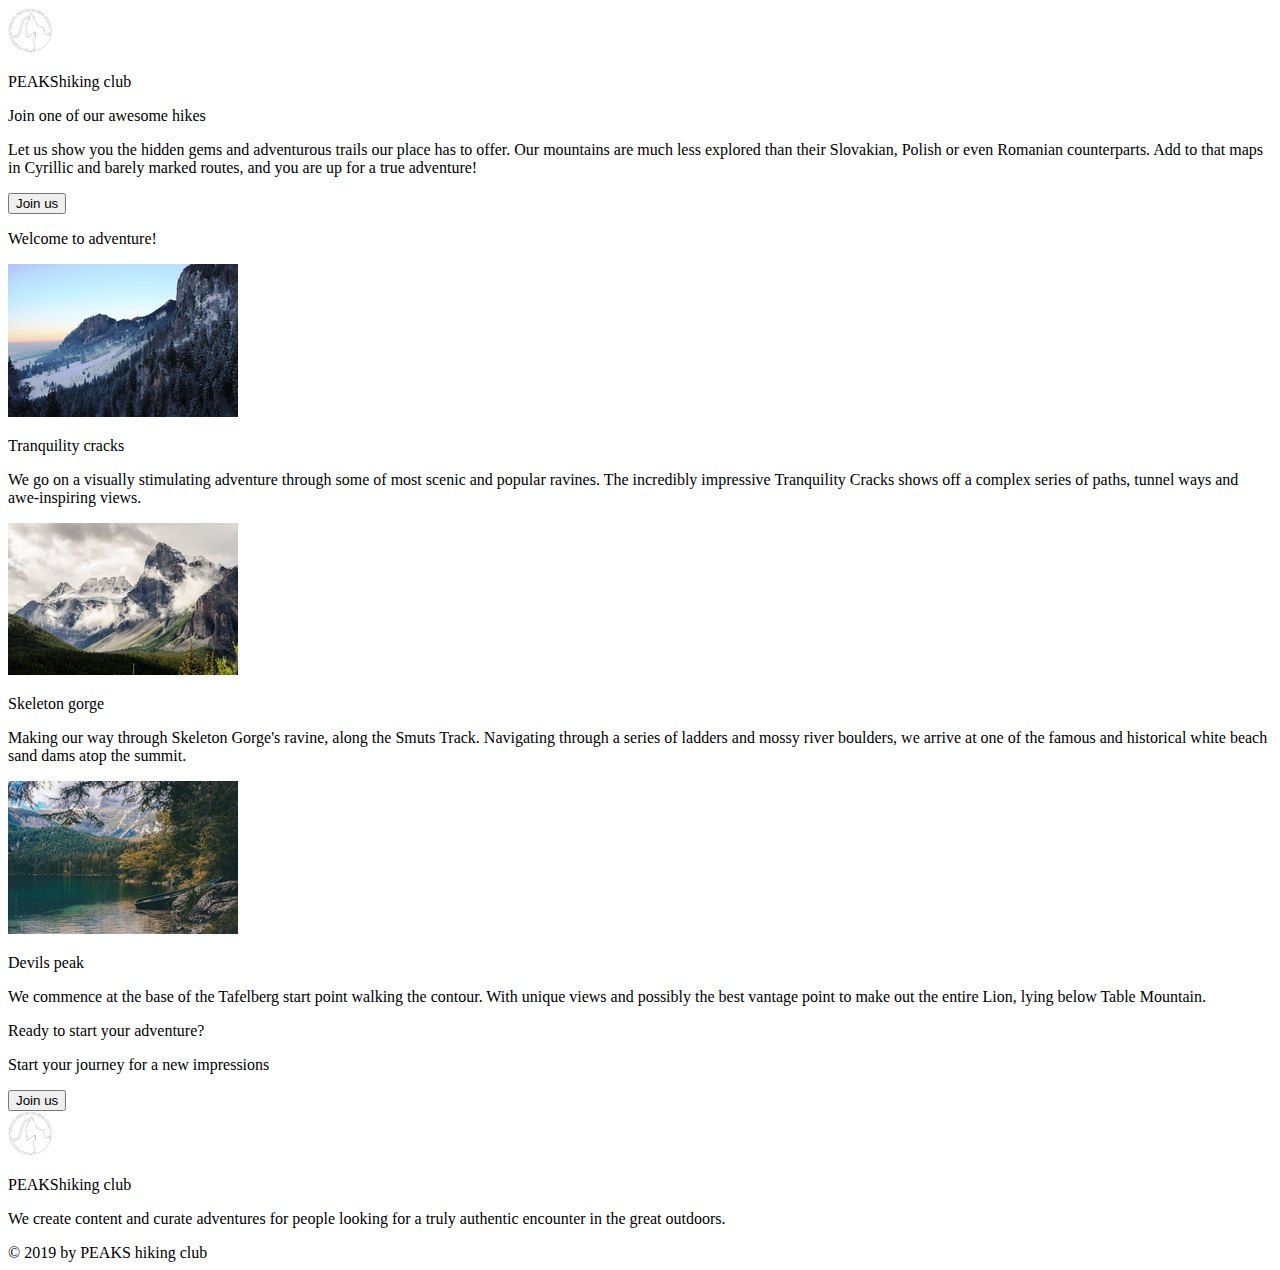
==== FL11_HW3/homework/index.html @ d1349257 "Fix" ====
<!DOCTYPE html>
<html lang="en">

  <head>
    <meta charset="UTF-8">
    <meta name="viewport" content="width=device-width, initial-scale=1.0">
    <meta http-equiv="X-UA-Compatible" content="ie=edge">
    <link href="https://fonts.googleapis.com/css?family=Hind:400,600%7CSource+Sans+Pro:400,600,700%7CFresca" rel="stylesheet"/>

    <!-- Styles should be switched here: -->

    <link rel="stylesheet" type="text/css" href="css/style1.css">
<!--     <link rel="stylesheet" type="text/css" href="css/style2.css">-->

    <title>PEAKS hiking club</title>
  </head>

  <body>
    <header class="header">
      <div class="header-wrap">
        <div class="landing-logo">
          <img src="img/m-logo.png" alt="logo" />
          <p>PEAKS<span>hiking club</span></p>
        </div>
        <p class="header_heading">
          Join one of our awesome hikes
        </p>
        <p class="header_text">
          Let us show you the hidden gems and adventurous trails our place has to offer.
          Our mountains are much less explored than their Slovakian,
          Polish or even Romanian counterparts. Add to that maps in Cyrillic and barely marked routes,
          and you are up for a true adventure!
        </p>
        <button class="header_button">Join us</button>
      </div>
    </header>
    <main class="section">
      <p class="section_text">
        Welcome to adventure!
      </p>
      <div class="section_card_wrap">
        <div class="section_card">
          <img class="section_card_img"
               src="img/m-1.jpg"
               alt="experts"/>
          <p class="section_card_heading">
            Tranquility cracks
            <span class="section_card_underline"></span>
          </p>
          <p class="section_card_text">
            We go on a visually stimulating adventure through some of most scenic and popular ravines.
            The incredibly impressive Tranquility Cracks shows off a complex series of paths, tunnel ways and awe-inspiring views.
          </p>
        </div>
        <div class="section_card">
          <img class="section_card_img"
               src="img/m-2.jpg"
               alt="content formats"/>
          <p class="section_card_heading">
            Skeleton gorge
            <span class="section_card_underline"></span>
          </p>
          <p class="section_card_text">
            Making our way through Skeleton Gorge's ravine, along the Smuts Track.
            Navigating through a series of ladders and mossy river boulders, we arrive at one of the famous and historical white beach sand dams atop the summit.
          </p>
        </div>
        <div class="section_card">
          <img class="section_card_img"
               src="img/m-3.jpg"
               alt="certificate"/>
          <p class="section_card_heading">
            Devils peak
            <span class="section_card_underline"></span>
          </p>
          <p class="section_card_text">
            We commence at the base of the Tafelberg start point walking the contour.
            With unique views and possibly the best vantage point to make out the entire Lion, lying below Table Mountain.
          </p>
        </div>
      </div>
      <div class="section_banner">
        <div class="section_banner_text_wrap">
          <p class="section_banner_heading">
            Ready to start your adventure?
          </p>
          <p class="section_banner_text">
            Start your journey for a new impressions
          </p>
        </div>
        <button class="section_banner_button">Join us</button>
      </div>
    </main>
    <footer class="footer">
      <div class="footer-wrap">
        <div class="footer_logo landing-logo">
          <img src="img/m-logo.png" alt="logo" />
          <p>PEAKS<span>hiking club</span></p>
        </div>
        <p class="footer_text">
          We create content  and curate adventures for  people looking for a truly authentic encounter in the great outdoors.
        </p>
        <span class="footer-cr">
          &copy; 2019 by PEAKS hiking club
        </span>
      </div>
    </footer>
  </body>

</html>
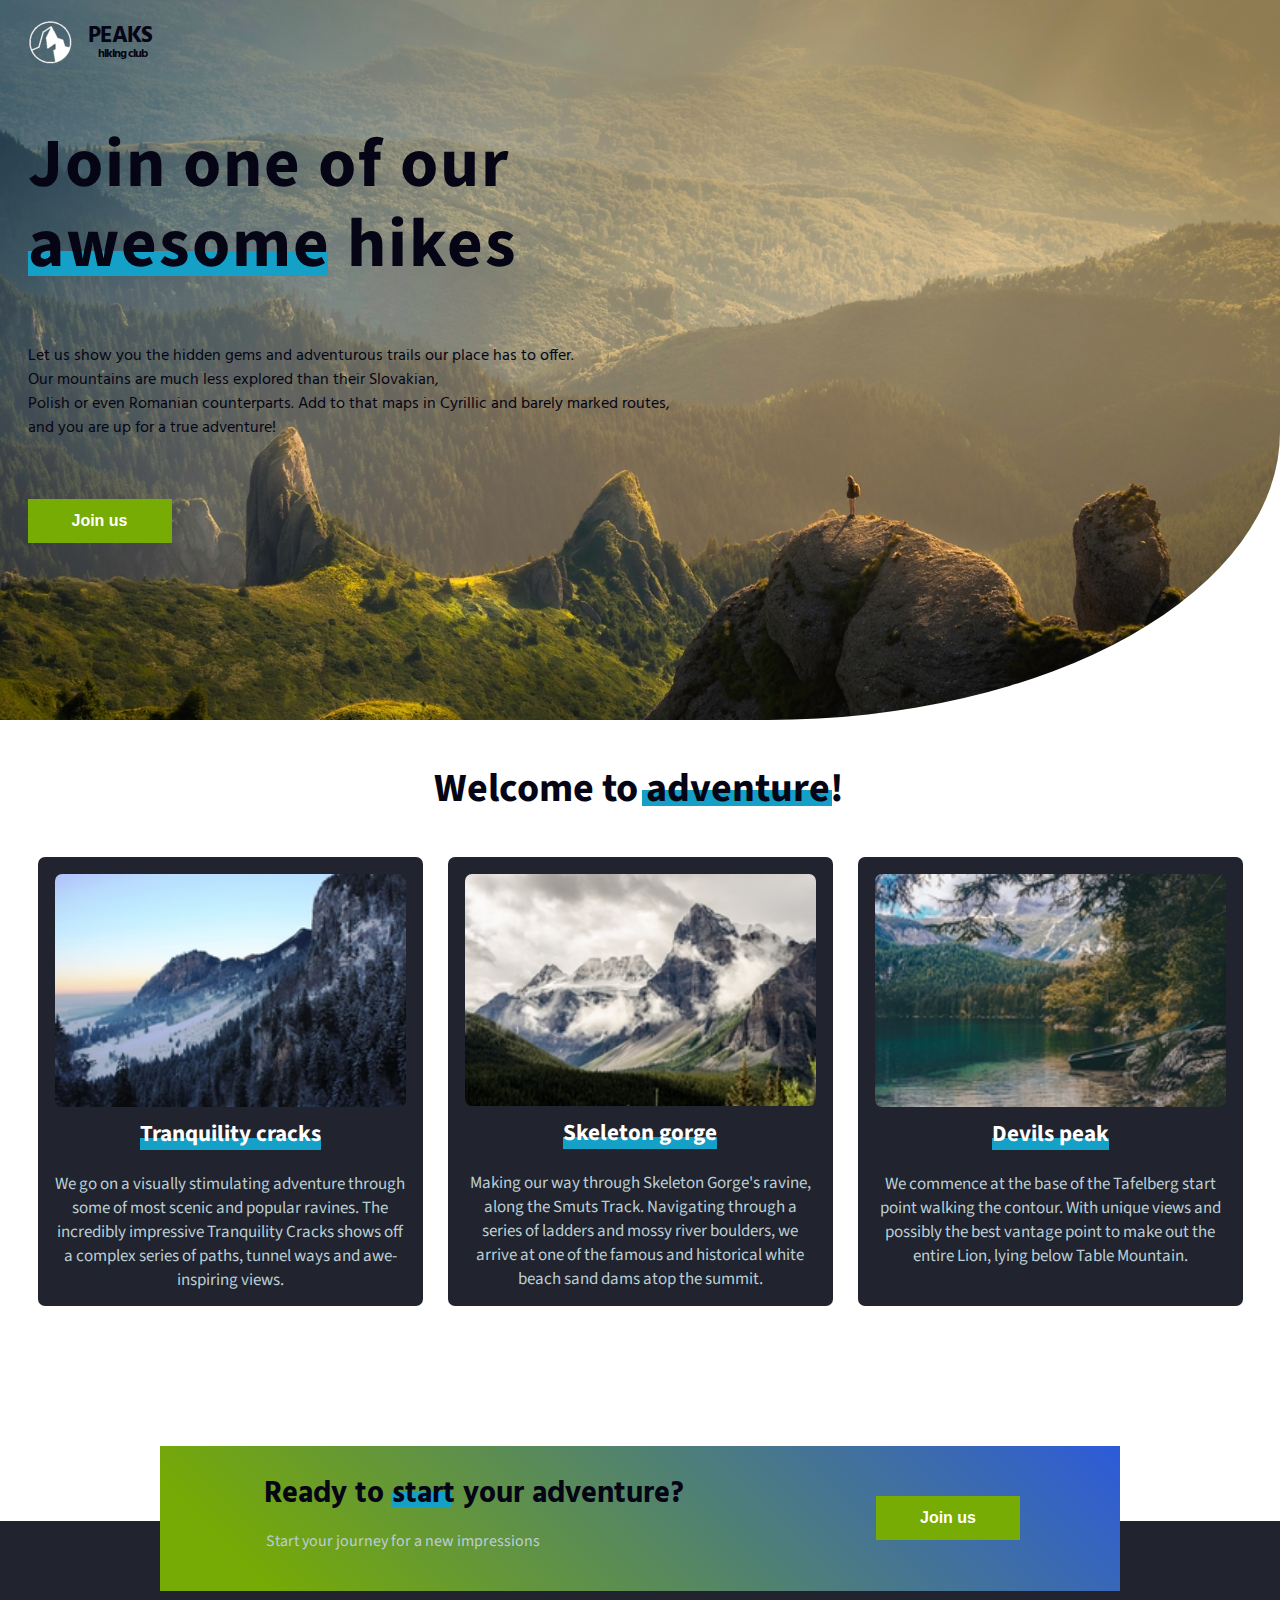
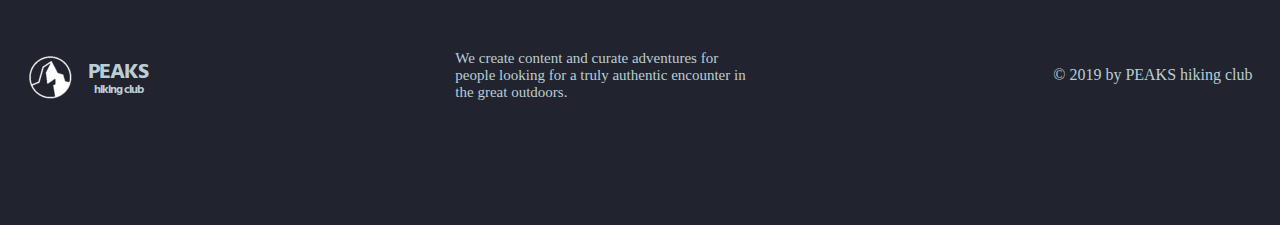
==== commit 01bf9a79: "finish task" ====
--- a/FL11_HW3/homework/index.html
+++ b/FL11_HW3/homework/index.html
@@ -10,7 +10,7 @@
     <!-- Styles should be switched here: -->
 
     <link rel="stylesheet" type="text/css" href="css/style1.css">
-<!--     <link rel="stylesheet" type="text/css" href="css/style2.css">-->
+   <!-- <link rel="stylesheet" type="text/css" href="css/style2.css"> -->
 
     <title>PEAKS hiking club</title>
   </head>
--- a/FL11_HW3/homework/css/style1.css
+++ b/FL11_HW3/homework/css/style1.css
@@ -0,0 +1,231 @@
+body {
+  background: #fff;
+  margin: 0 auto;
+  padding: 0;
+  max-width: 1800px; }
+
+header {
+  background: url(../img/m-h-day.jpg);
+  background-size: cover;
+  background-repeat: no-repeat;
+  background-position: center;
+  max-width: 1530px;
+  margin: 0 auto;
+  height: 720px;
+  border-bottom-right-radius: 40%;
+  white-space: pre-line; }
+  header p.header_heading {
+    position: absolute;
+    font-family: "Source Sans Pro", sans-serif;
+    font-size: 69px;
+    font-weight: bold;
+    width: 540px;
+    letter-spacing: 2px;
+    color: #050515;
+    line-height: 80px;
+    top: -24px;
+    z-index: 4; }
+
+header p.header_text {
+  position: absolute;
+  font-size: 16px;
+  font-family: "Hind", sans-serif;
+  line-height: 24px;
+  color: #050515;
+  top: 295px; }
+  header p.header_text::before {
+    background: #14A0C7;
+    display: inline-block;
+    position: relative;
+    content: '';
+    width: 300px;
+    height: 25px;
+    bottom: 60px; }
+header button {
+  position: absolute;
+  top: 499px;
+  background-color: #76ac03;
+  padding: 13px 44px;
+  font-size: 1rem;
+  color: #fff;
+  border: none;
+  font-weight: bold;
+  cursor: pointer; }
+  header button:hover {
+    background: #ddce48;
+    color: #ffffff;
+    transition: background-color .3s ease-in-out;
+    box-shadow: 0px 1px 3px #fcfcfc; }
+
+.header-wrap, main .section_card_wrap, footer .section_card_wrap, footer .footer-wrap {
+  margin: 0 auto;
+  width: 1225px; }
+  .header-wrap .landing-logo, main .section_card_wrap .landing-logo, footer .section_card_wrap .landing-logo, footer .footer-wrap .landing-logo {
+    position: relative; }
+    .header-wrap .landing-logo img, main .section_card_wrap .landing-logo img, footer .section_card_wrap .landing-logo img, footer .footer-wrap .landing-logo img {
+      float: left;
+      position: absolute;
+      bottom: 25px; }
+    .header-wrap .landing-logo p, main .section_card_wrap .landing-logo p, footer .section_card_wrap .landing-logo p, footer .footer-wrap .landing-logo p {
+      font-size: 23px;
+      font-family: "Hind", sans-serif;
+      margin: 0;
+      position: absolute;
+      bottom: 35px;
+      letter-spacing: 3px;
+      left: 60px;
+      font-weight: bold;
+      letter-spacing: -1px;
+      color: #050515; }
+      .header-wrap .landing-logo p span, main .section_card_wrap .landing-logo p span, footer .section_card_wrap .landing-logo p span, footer .footer-wrap .landing-logo p span {
+        font-size: 12px;
+        letter-spacing: -1px;
+        position: relative;
+        top: 15px;
+        right: 54px; }
+
+main, footer {
+  margin: 0 auto;
+  max-width: 1530px; }
+  main p.section_text, footer p.section_text {
+    text-align: center;
+    font-size: 40px;
+    font-weight: bold;
+    font-family: "Source Sans Pro", sans-serif;
+    z-index: 2;
+    padding-left: 195px;
+    color: #050515; }
+    main p.section_text::after, footer p.section_text::after {
+      background: #14A0C7;
+      display: inline-block;
+      position: relative;
+      content: '';
+      width: 190px;
+      height: 16px;
+      top: 5px;
+      right: 210px;
+      z-index: -1; }
+  main .section_card_wrap, footer .section_card_wrap {
+    display: flex;
+    flex-direction: row;
+    flex-wrap: nowrap;
+    justify-content: space-evenly; }
+    main .section_card_wrap .section_card, footer .section_card_wrap .section_card {
+      background: #21232E;
+      float: left;
+      margin-right: 10px;
+      margin-left: 10px;
+      padding-top: 30px;
+      padding-right: 150px;
+      padding-bottom: 0px;
+      padding-left: 40px;
+      display: flex;
+      flex-direction: column;
+      align-items: center;
+      justify-items: center;
+      width: 360px;
+      height: 415px;
+      padding: 17px;
+      border-radius: 7px;
+      font-family: "Source Sans Pro", sans-serif;
+      z-index: 1; }
+      main .section_card_wrap .section_card:nth-child(2), footer .section_card_wrap .section_card:nth-child(2) {
+        margin: 0 15px; }
+      main .section_card_wrap .section_card:last-child .section_card_text, footer .section_card_wrap .section_card:last-child .section_card_text {
+        padding-bottom: 20px; }
+      main .section_card_wrap .section_card img, footer .section_card_wrap .section_card img {
+        width: 100%;
+        height: 100%;
+        border-radius: 7px; }
+      main .section_card_wrap .section_card .section_card_underline:nth-child(1), footer .section_card_wrap .section_card .section_card_underline:nth-child(1) {
+        background: #14A0C7;
+        display: block;
+        width: 100%;
+        height: 12px;
+        position: relative;
+        bottom: 12px;
+        z-index: -1; }
+      main .section_card_wrap .section_card .section_card_heading, footer .section_card_wrap .section_card .section_card_heading {
+        color: #fff;
+        margin: 10px 0;
+        font-size: 23px;
+        font-weight: bold; }
+      main .section_card_wrap .section_card .section_card_text, footer .section_card_wrap .section_card .section_card_text {
+        color: #bbced4;
+        text-align: center;
+        font-size: 17px;
+        margin: 0 0 10px 0; }
+  main .section_banner, footer .section_banner {
+    max-width: 960px;
+    margin: 30px auto 40px;
+    position: relative;
+    top: 110px;
+    background: linear-gradient(45deg, #76aa05 10%, #2d5bd9 100%);
+    z-index: 1; }
+    main .section_banner .section_banner_text_wrap, footer .section_banner .section_banner_text_wrap {
+      height: 145px; }
+      main .section_banner .section_banner_text_wrap .section_banner_heading, footer .section_banner .section_banner_text_wrap .section_banner_heading {
+        font-family: "Hind", sans-serif;
+        font-weight: 900;
+        font-size: 30px;
+        padding: 24px 0 12px 36px;
+        margin-bottom: 0;
+        color: #050515; }
+        main .section_banner .section_banner_text_wrap .section_banner_heading::before, footer .section_banner .section_banner_text_wrap .section_banner_heading::before {
+          background: #14A0C7;
+          display: inline-block;
+          position: relative;
+          content: '';
+          width: 60px;
+          height: 15px;
+          left: 195px;
+          top: 5px;
+          z-index: -1; }
+      main .section_banner .section_banner_text_wrap .section_banner_text, footer .section_banner .section_banner_text_wrap .section_banner_text {
+        color: #bbced4;
+        margin: 0;
+        padding: 0 106px;
+        font-family: "Source Sans Pro", sans-serif; }
+    main .section_banner .section_banner_button, footer .section_banner .section_banner_button {
+      background-color: #76ac03;
+      padding: 13px 44px;
+      font-size: 1rem;
+      color: #fff;
+      border: none;
+      font-weight: bold;
+      cursor: pointer;
+      text-align: right;
+      position: relative;
+      float: right;
+      bottom: 95px;
+      right: 100px; }
+      main .section_banner .section_banner_button:hover, footer .section_banner .section_banner_button:hover {
+        background: #ddce48;
+        color: #ffffff;
+        transition: background-color .3s ease-in-out;
+        box-shadow: 0px 1px 3px #fcfcfc; }
+
+footer {
+  background: #21232E; }
+  footer .footer-wrap {
+    display: flex;
+    flex-direction: row;
+    justify-content: space-between;
+    align-items: center;
+    height: 300px; }
+    footer .footer-wrap .footer_logo {
+      width: 200px;
+      height: 100px;
+      align-items: center; }
+      footer .footer-wrap .footer_logo p {
+        font-size: 22px;
+        color: #bbced4; }
+    footer .footer-wrap .footer_text {
+      font-size: 15px;
+      color: #bbced4;
+      width: 300px;
+      justify-self: end;
+      padding-right: 70px; }
+    footer .footer-wrap .footer-cr {
+      font-size: 16px;
+      color: #bbced4; }
--- a/FL11_HW3/homework/css/style2.css
+++ b/FL11_HW3/homework/css/style2.css
@@ -0,0 +1,231 @@
+body {
+  background: #23232F;
+  margin: 0 auto;
+  padding: 0;
+  max-width: 1800px; }
+
+header {
+  background: url(../img/m-h-night.jpg);
+  background-size: cover;
+  background-repeat: no-repeat;
+  background-position: center;
+  max-width: 1530px;
+  margin: 0 auto;
+  height: 720px;
+  border-bottom-right-radius: 40%;
+  white-space: pre-line; }
+  header p.header_heading {
+    position: absolute;
+    font-family: "Source Sans Pro", sans-serif;
+    font-size: 69px;
+    font-weight: bold;
+    width: 540px;
+    letter-spacing: 2px;
+    color: #050515;
+    line-height: 80px;
+    top: -24px;
+    z-index: 4; }
+
+header p.header_text {
+  position: absolute;
+  font-size: 16px;
+  font-family: "Hind", sans-serif;
+  line-height: 24px;
+  color: #050515;
+  top: 295px; }
+  header p.header_text::before {
+    background: #14A0C7;
+    display: inline-block;
+    position: relative;
+    content: '';
+    width: 300px;
+    height: 25px;
+    bottom: 60px; }
+header button {
+  position: absolute;
+  top: 499px;
+  background-color: #76ac03;
+  padding: 13px 44px;
+  font-size: 1rem;
+  color: #fff;
+  border: none;
+  font-weight: bold;
+  cursor: pointer; }
+  header button:hover {
+    background: #ddce48;
+    color: #ffffff;
+    transition: background-color .3s ease-in-out;
+    box-shadow: 0px 1px 3px #fcfcfc; }
+
+.header-wrap, main .section_card_wrap, footer .section_card_wrap, footer .footer-wrap {
+  margin: 0 auto;
+  width: 1225px; }
+  .header-wrap .landing-logo, main .section_card_wrap .landing-logo, footer .section_card_wrap .landing-logo, footer .footer-wrap .landing-logo {
+    position: relative; }
+    .header-wrap .landing-logo img, main .section_card_wrap .landing-logo img, footer .section_card_wrap .landing-logo img, footer .footer-wrap .landing-logo img {
+      float: left;
+      position: absolute;
+      bottom: 25px; }
+    .header-wrap .landing-logo p, main .section_card_wrap .landing-logo p, footer .section_card_wrap .landing-logo p, footer .footer-wrap .landing-logo p {
+      font-size: 23px;
+      font-family: "Hind", sans-serif;
+      margin: 0;
+      position: absolute;
+      bottom: 35px;
+      letter-spacing: 3px;
+      left: 60px;
+      font-weight: bold;
+      letter-spacing: -1px;
+      color: #050515; }
+      .header-wrap .landing-logo p span, main .section_card_wrap .landing-logo p span, footer .section_card_wrap .landing-logo p span, footer .footer-wrap .landing-logo p span {
+        font-size: 12px;
+        letter-spacing: -1px;
+        position: relative;
+        top: 15px;
+        right: 54px; }
+
+main, footer {
+  margin: 0 auto;
+  max-width: 1530px; }
+  main p.section_text, footer p.section_text {
+    text-align: center;
+    font-size: 40px;
+    font-weight: bold;
+    font-family: "Source Sans Pro", sans-serif;
+    z-index: 2;
+    padding-left: 195px;
+    color: #050515; }
+    main p.section_text::after, footer p.section_text::after {
+      background: #14A0C7;
+      display: inline-block;
+      position: relative;
+      content: '';
+      width: 190px;
+      height: 16px;
+      top: 5px;
+      right: 210px;
+      z-index: -1; }
+  main .section_card_wrap, footer .section_card_wrap {
+    display: flex;
+    flex-direction: row;
+    flex-wrap: nowrap;
+    justify-content: space-evenly; }
+    main .section_card_wrap .section_card, footer .section_card_wrap .section_card {
+      background: #21232E;
+      float: left;
+      margin-right: 10px;
+      margin-left: 10px;
+      padding-top: 30px;
+      padding-right: 150px;
+      padding-bottom: 0px;
+      padding-left: 40px;
+      display: flex;
+      flex-direction: column;
+      align-items: center;
+      justify-items: center;
+      width: 360px;
+      height: 415px;
+      padding: 17px;
+      border-radius: 7px;
+      font-family: "Source Sans Pro", sans-serif;
+      z-index: 1; }
+      main .section_card_wrap .section_card:nth-child(2), footer .section_card_wrap .section_card:nth-child(2) {
+        margin: 0 15px; }
+      main .section_card_wrap .section_card:last-child .section_card_text, footer .section_card_wrap .section_card:last-child .section_card_text {
+        padding-bottom: 20px; }
+      main .section_card_wrap .section_card img, footer .section_card_wrap .section_card img {
+        width: 100%;
+        height: 100%;
+        border-radius: 7px; }
+      main .section_card_wrap .section_card .section_card_underline:nth-child(1), footer .section_card_wrap .section_card .section_card_underline:nth-child(1) {
+        background: #14A0C7;
+        display: block;
+        width: 100%;
+        height: 12px;
+        position: relative;
+        bottom: 12px;
+        z-index: -1; }
+      main .section_card_wrap .section_card .section_card_heading, footer .section_card_wrap .section_card .section_card_heading {
+        color: #fff;
+        margin: 10px 0;
+        font-size: 23px;
+        font-weight: bold; }
+      main .section_card_wrap .section_card .section_card_text, footer .section_card_wrap .section_card .section_card_text {
+        color: #bbced4;
+        text-align: center;
+        font-size: 17px;
+        margin: 0 0 10px 0; }
+  main .section_banner, footer .section_banner {
+    max-width: 960px;
+    margin: 30px auto 40px;
+    position: relative;
+    top: 110px;
+    background: linear-gradient(45deg, #76aa05 10%, #2d5bd9 100%);
+    z-index: 1; }
+    main .section_banner .section_banner_text_wrap, footer .section_banner .section_banner_text_wrap {
+      height: 145px; }
+      main .section_banner .section_banner_text_wrap .section_banner_heading, footer .section_banner .section_banner_text_wrap .section_banner_heading {
+        font-family: "Hind", sans-serif;
+        font-weight: 900;
+        font-size: 30px;
+        padding: 24px 0 12px 36px;
+        margin-bottom: 0;
+        color: #050515; }
+        main .section_banner .section_banner_text_wrap .section_banner_heading::before, footer .section_banner .section_banner_text_wrap .section_banner_heading::before {
+          background: #14A0C7;
+          display: inline-block;
+          position: relative;
+          content: '';
+          width: 60px;
+          height: 15px;
+          left: 195px;
+          top: 5px;
+          z-index: -1; }
+      main .section_banner .section_banner_text_wrap .section_banner_text, footer .section_banner .section_banner_text_wrap .section_banner_text {
+        color: #bbced4;
+        margin: 0;
+        padding: 0 106px;
+        font-family: "Source Sans Pro", sans-serif; }
+    main .section_banner .section_banner_button, footer .section_banner .section_banner_button {
+      background-color: #76ac03;
+      padding: 13px 44px;
+      font-size: 1rem;
+      color: #fff;
+      border: none;
+      font-weight: bold;
+      cursor: pointer;
+      text-align: right;
+      position: relative;
+      float: right;
+      bottom: 95px;
+      right: 100px; }
+      main .section_banner .section_banner_button:hover, footer .section_banner .section_banner_button:hover {
+        background: #ddce48;
+        color: #ffffff;
+        transition: background-color .3s ease-in-out;
+        box-shadow: 0px 1px 3px #fcfcfc; }
+
+footer {
+  background: #21232E; }
+  footer .footer-wrap {
+    display: flex;
+    flex-direction: row;
+    justify-content: space-between;
+    align-items: center;
+    height: 300px; }
+    footer .footer-wrap .footer_logo {
+      width: 200px;
+      height: 100px;
+      align-items: center; }
+      footer .footer-wrap .footer_logo p {
+        font-size: 22px;
+        color: #bbced4; }
+    footer .footer-wrap .footer_text {
+      font-size: 15px;
+      color: #bbced4;
+      width: 300px;
+      justify-self: end;
+      padding-right: 70px; }
+    footer .footer-wrap .footer-cr {
+      font-size: 16px;
+      color: #bbced4; }
